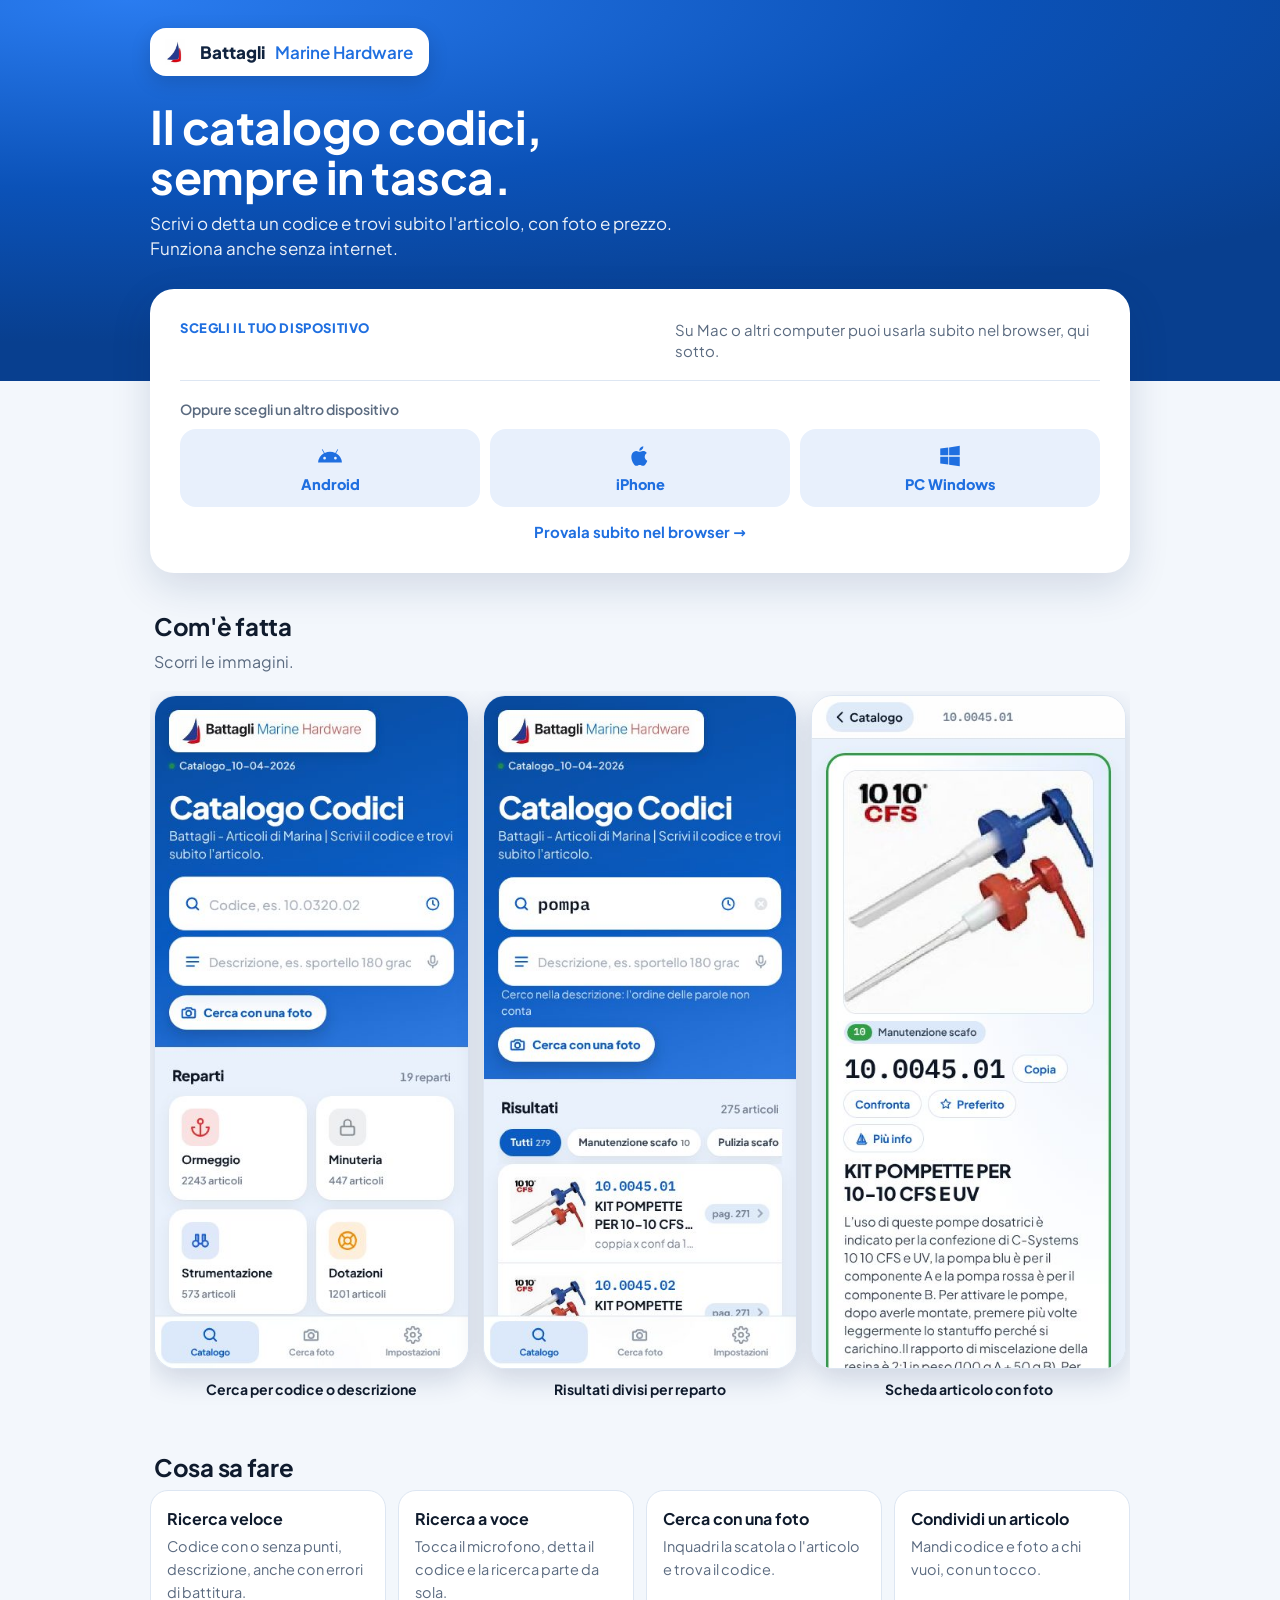
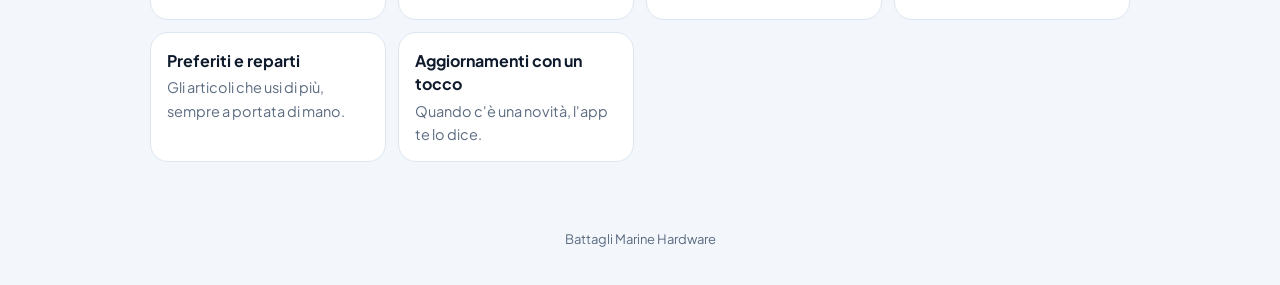
==== scarica/index.html @ d59def75 "Pagina scarica: link unico per Android, iPhone e PC Co-Authored-By: Claude Opus 5.5 <noreply@anthrop" ====
<!doctype html>
<html lang="it">
<head>
<meta charset="utf-8">
<meta name="viewport" content="width=device-width, initial-scale=1, viewport-fit=cover">
<meta name="theme-color" content="#0b52b8">
<title>Battagli Marine Hardware – Scarica l'app</title>
<meta name="description" content="Catalogo codici Battagli Marine Hardware: scarica l'app per Android, iPhone e PC.">
<link rel="icon" href="../icon-192.png">
<link rel="apple-touch-icon" href="../icon-180.png">
<link rel="stylesheet" href="../fonts.css">
<style>
:root { --blue: #0b52b8; --blue2: #1f6fe0; --ink: #0f1b2d; --muted: #5b6b80; --line: #dde6f2; --bg: #fff; --page: #f3f7fc; --soft: #e8f0fc; }
@media (prefers-color-scheme: dark) { :root { --ink: #eef3fa; --muted: #9fb0c6; --line: #24354d; --bg: #111c2c; --page: #0a1220; --soft: #16294a; } }
* { box-sizing: border-box; }
html, body { margin: 0; }
body { background: var(--page); color: var(--ink); font-family: "Plus Jakarta Sans", system-ui, -apple-system, "Segoe UI", sans-serif; line-height: 1.45; -webkit-font-smoothing: antialiased; }
a { color: inherit; }
.hero { background: radial-gradient(120% 90% at 10% 0%, #2a7cf0 0%, #0b52b8 55%, #083f8f 100%); color: #fff; padding: 28px 16px 120px; }
.wrap { max-width: 980px; margin: 0 auto; }
.brand { display: inline-flex; align-items: center; gap: 10px; background: #fff; color: #10233f; border-radius: 16px; padding: 9px 16px 9px 10px; font-weight: 800; font-size: 17px; box-shadow: 0 6px 20px rgba(0,0,0,.15); }
.brand img { width: 30px; height: 30px; border-radius: 8px; }
.brand span { color: var(--blue2); font-weight: 600; }
h1 { font-size: clamp(30px, 6vw, 46px); line-height: 1.08; margin: 26px 0 10px; letter-spacing: -.5px; }
.lead { font-size: 17px; opacity: .92; max-width: 560px; margin: 0; }
.main { margin-top: -92px; padding: 0 16px 40px; }
.card { background: var(--bg); border-radius: 24px; box-shadow: 0 14px 40px rgba(11,40,90,.14); padding: 22px; }
.pick { display: grid; gap: 14px; }
.you { font-size: 13px; font-weight: 800; letter-spacing: .6px; text-transform: uppercase; color: var(--blue2); margin: 0; }
.big { display: flex; align-items: center; gap: 14px; text-decoration: none; background: var(--blue); color: #fff; border-radius: 18px; padding: 16px 18px; font-weight: 800; font-size: 18px; box-shadow: 0 8px 22px rgba(11,82,184,.35); transition: transform .12s; }
.big:active { transform: scale(.98); }
.big svg { width: 30px; height: 30px; flex: none; }
.big small { display: block; font-weight: 600; font-size: 13.5px; opacity: .85; }
.steps { margin: 0; padding-left: 20px; color: var(--muted); font-size: 15px; }
.steps li { margin: 3px 0; }
.steps b { color: var(--ink); }
.others { display: grid; grid-template-columns: repeat(3, 1fr); gap: 10px; margin-top: 18px; padding-top: 18px; border-top: 1px solid var(--line); }
.others p { grid-column: 1 / -1; margin: 0; font-size: 14px; color: var(--muted); font-weight: 600; }
.alt { display: flex; flex-direction: column; align-items: center; gap: 6px; text-decoration: none; border-radius: 16px; padding: 14px 8px; background: var(--soft); color: var(--blue2); font-weight: 800; font-size: 14.5px; text-align: center; border: 0; cursor: pointer; font-family: inherit; }
.alt svg { width: 26px; height: 26px; }
.alt.on { outline: 2px solid var(--blue2); }
.try { display: block; text-align: center; margin-top: 14px; font-weight: 700; color: var(--blue2); text-decoration: none; font-size: 15px; }
h2 { font-size: 24px; margin: 36px 4px 6px; letter-spacing: -.3px; }
.sub { color: var(--muted); margin: 0 4px 18px; }
.shots { display: grid; grid-auto-flow: column; grid-auto-columns: minmax(200px, 1fr); gap: 14px; overflow-x: auto; scroll-snap-type: x mandatory; padding: 4px 4px 14px; }
.shots figure { margin: 0; scroll-snap-align: start; }
.shots img { width: 100%; border-radius: 22px; box-shadow: 0 10px 28px rgba(11,40,90,.16); border: 1px solid var(--line); display: block; }
.shots figcaption { font-size: 14px; font-weight: 700; margin-top: 10px; text-align: center; }
.feat { display: grid; grid-template-columns: repeat(auto-fit, minmax(210px, 1fr)); gap: 12px; }
.f { background: var(--bg); border-radius: 18px; padding: 16px; border: 1px solid var(--line); }
.f b { display: block; font-size: 16px; margin-bottom: 3px; }
.f span { color: var(--muted); font-size: 14.5px; }
footer { text-align: center; color: var(--muted); font-size: 13px; padding: 28px 16px 36px; }
@media (min-width: 760px) { .card { padding: 30px; } .pick { grid-template-columns: 1.1fr 1fr; align-items: center; column-gap: 28px; } .pick .you, .pick .big { grid-column: 1; } .pick .steps { grid-column: 2; grid-row: 1 / span 2; } }
</style>
</head>
<body>
<header class="hero">
  <div class="wrap">
    <div class="brand"><img src="../icon-192.png" alt="">Battagli <span>Marine Hardware</span></div>
    <h1>Il catalogo codici,<br>sempre in tasca.</h1>
    <p class="lead">Scrivi o detta un codice e trovi subito l'articolo, con foto e prezzo. Funziona anche senza internet.</p>
  </div>
</header>

<main class="main">
  <div class="wrap">
    <section class="card">
      <div class="pick" id="pick"></div>
      <div class="others" id="others"><p>Oppure scegli un altro dispositivo</p></div>
      <a class="try" href="../">Provala subito nel browser →</a>
    </section>

    <h2>Com'è fatta</h2>
    <p class="sub">Scorri le immagini.</p>
    <div class="shots">
      <figure><img src="s1.jpg" alt="Pagina iniziale con ricerca per codice e descrizione" loading="lazy"><figcaption>Cerca per codice o descrizione</figcaption></figure>
      <figure><img src="s2.jpg" alt="Risultati della ricerca divisi per reparto" loading="lazy"><figcaption>Risultati divisi per reparto</figcaption></figure>
      <figure><img src="s3.jpg" alt="Scheda articolo con foto, codice e descrizione" loading="lazy"><figcaption>Scheda articolo con foto</figcaption></figure>
    </div>

    <h2>Cosa sa fare</h2>
    <div class="feat">
      <div class="f"><b>Ricerca veloce</b><span>Codice con o senza punti, descrizione, anche con errori di battitura.</span></div>
      <div class="f"><b>Ricerca a voce</b><span>Tocca il microfono, detta il codice e la ricerca parte da sola.</span></div>
      <div class="f"><b>Cerca con una foto</b><span>Inquadri la scatola o l'articolo e trova il codice.</span></div>
      <div class="f"><b>Condividi un articolo</b><span>Mandi codice e foto a chi vuoi, con un tocco.</span></div>
      <div class="f"><b>Preferiti e reparti</b><span>Gli articoli che usi di più, sempre a portata di mano.</span></div>
      <div class="f"><b>Aggiornamenti con un tocco</b><span>Quando c'è una novità, l'app te lo dice.</span></div>
    </div>
  </div>
</main>
<footer>Battagli Marine Hardware</footer>

<script>
(function () {
  var ICON = {
    android: '<svg viewBox="0 0 24 24" fill="currentColor"><path d="M17.6 9.48l1.84-3.18a.38.38 0 0 0-.66-.38l-1.86 3.22a11.4 11.4 0 0 0-9.84 0L5.22 5.92a.38.38 0 0 0-.66.38L6.4 9.48A10.8 10.8 0 0 0 1 18h22a10.8 10.8 0 0 0-5.4-8.52zM7 15.25a1.25 1.25 0 1 1 0-2.5 1.25 1.25 0 0 1 0 2.5zm10 0a1.25 1.25 0 1 1 0-2.5 1.25 1.25 0 0 1 0 2.5z"/></svg>',
    iphone: '<svg viewBox="0 0 24 24" fill="currentColor"><path d="M16.37 12.6c-.02-2.3 1.88-3.4 1.96-3.46-1.07-1.56-2.73-1.78-3.32-1.8-1.41-.14-2.76.83-3.47.83-.72 0-1.82-.81-3-.79-1.54.02-2.96.9-3.76 2.28-1.6 2.78-.41 6.9 1.15 9.15.76 1.1 1.67 2.34 2.86 2.3 1.15-.05 1.58-.74 2.97-.74 1.38 0 1.77.74 2.98.72 1.23-.02 2.01-1.12 2.77-2.23.87-1.28 1.23-2.52 1.25-2.58-.03-.01-2.39-.92-2.41-3.65zM14.1 5.86c.63-.77 1.06-1.83.94-2.89-.91.04-2.02.61-2.67 1.37-.58.67-1.1 1.76-.96 2.8 1.02.08 2.06-.52 2.69-1.28z"/></svg>',
    pc: '<svg viewBox="0 0 24 24" fill="currentColor"><path d="M3 5.1l7.4-1v7.2H3V5.1zm0 13.8l7.4 1v-7.1H3v6.1zm8.2 1.1L21 21.4V12.8h-9.8V20zm0-15.9v7.2H21V2.6l-9.8 1.5z"/></svg>'
  };
  var D = {
    android: { name: 'Android', label: 'Scarica per Android', small: 'Tutti i telefoni Android · circa 35 MB', href: '../app/Battagli-Marine-Hardware.apk', dl: true,
      steps: ['Tocca <b>Scarica per Android</b> e aspetta che finisca.', 'Apri il file <b>Battagli-Marine-Hardware.apk</b> dalle notifiche o dalla cartella Download.', 'Se il telefono lo chiede, tocca <b>Impostazioni → Consenti da questa fonte</b>, poi <b>Installa</b>.', 'Alla prima apertura il catalogo si scarica da solo (serve internet qualche minuto).'] },
    iphone: { name: 'iPhone', label: 'Apri su iPhone', small: 'iPhone e iPad · con Safari', href: '../',
      steps: ['Tocca <b>Apri su iPhone</b> (usa <b>Safari</b>).', 'Tocca il tasto <b>Condividi</b> (quadrato con la freccia in su).', 'Scegli <b>Aggiungi alla schermata Home</b>, poi <b>Aggiungi</b>.', 'Apri l\'app dall\'icona Battagli: il catalogo si carica da solo la prima volta.'] },
    pc: { name: 'PC Windows', label: 'Scarica per PC', small: 'Windows 10 e 11 · circa 100 MB', href: '../app/Battagli-PC-Windows.zip', dl: true,
      steps: ['Clicca <b>Scarica per PC</b>.', 'Apri il file scaricato e <b>estrai tutto</b> in una cartella.', 'Apri <b>Battagli Catalogo</b>.', 'Se compare l\'avviso blu di Windows: <b>Ulteriori informazioni → Esegui comunque</b>.'] }
  };
  var ua = navigator.userAgent || '';
  var ios = /iPhone|iPad|iPod/.test(ua) || (/Macintosh/.test(ua) && navigator.maxTouchPoints > 1);
  var cur = /Android/i.test(ua) ? 'android' : ios ? 'iphone' : /Windows/i.test(ua) ? 'pc' : null;
  var pick = document.getElementById('pick'), others = document.getElementById('others');
  function show(k) {
    var d = D[k];
    pick.innerHTML = '<p class="you">' + (k === cur ? 'Per il tuo ' + d.name : d.name) + '</p>'
      + '<a class="big" href="' + d.href + '"' + (d.dl ? ' download' : '') + '>' + ICON[k] + '<span>' + d.label + '<small>' + d.small + '</small></span></a>'
      + '<ol class="steps">' + d.steps.map(function (s) { return '<li>' + s + '</li>'; }).join('') + '</ol>';
    [].forEach.call(others.querySelectorAll('.alt'), function (b) { b.classList.toggle('on', b.dataset.k === k); });
  }
  ['android', 'iphone', 'pc'].forEach(function (k) {
    var b = document.createElement('button'); b.type = 'button'; b.className = 'alt'; b.dataset.k = k;
    b.innerHTML = ICON[k] + D[k].name; b.onclick = function () { show(k); pick.scrollIntoView({ behavior: 'smooth', block: 'center' }); };
    others.appendChild(b);
  });
  if (!cur) { pick.innerHTML = '<p class="you">Scegli il tuo dispositivo</p><p class="steps" style="padding:0">Su Mac o altri computer puoi usarla subito nel browser, qui sotto.</p>'; }
  else show(cur);
})();
</script>
</body>
</html>
---- fonts.css ----
@font-face{font-family:"Plus Jakarta Sans";font-weight:400;font-style:normal;font-display:swap;src:url(fonts/plus-jakarta-sans-latin-400-normal.woff2) format("woff2")}
@font-face{font-family:"Plus Jakarta Sans";font-weight:500;font-style:normal;font-display:swap;src:url(fonts/plus-jakarta-sans-latin-500-normal.woff2) format("woff2")}
@font-face{font-family:"Plus Jakarta Sans";font-weight:600;font-style:normal;font-display:swap;src:url(fonts/plus-jakarta-sans-latin-600-normal.woff2) format("woff2")}
@font-face{font-family:"Plus Jakarta Sans";font-weight:700;font-style:normal;font-display:swap;src:url(fonts/plus-jakarta-sans-latin-700-normal.woff2) format("woff2")}
@font-face{font-family:"Plus Jakarta Sans";font-weight:800;font-style:normal;font-display:swap;src:url(fonts/plus-jakarta-sans-latin-800-normal.woff2) format("woff2")}
@font-face{font-family:"IBM Plex Mono";font-weight:500;font-style:normal;font-display:swap;src:url(fonts/ibm-plex-mono-latin-500-normal.woff2) format("woff2")}
@font-face{font-family:"IBM Plex Mono";font-weight:600;font-style:normal;font-display:swap;src:url(fonts/ibm-plex-mono-latin-600-normal.woff2) format("woff2")}
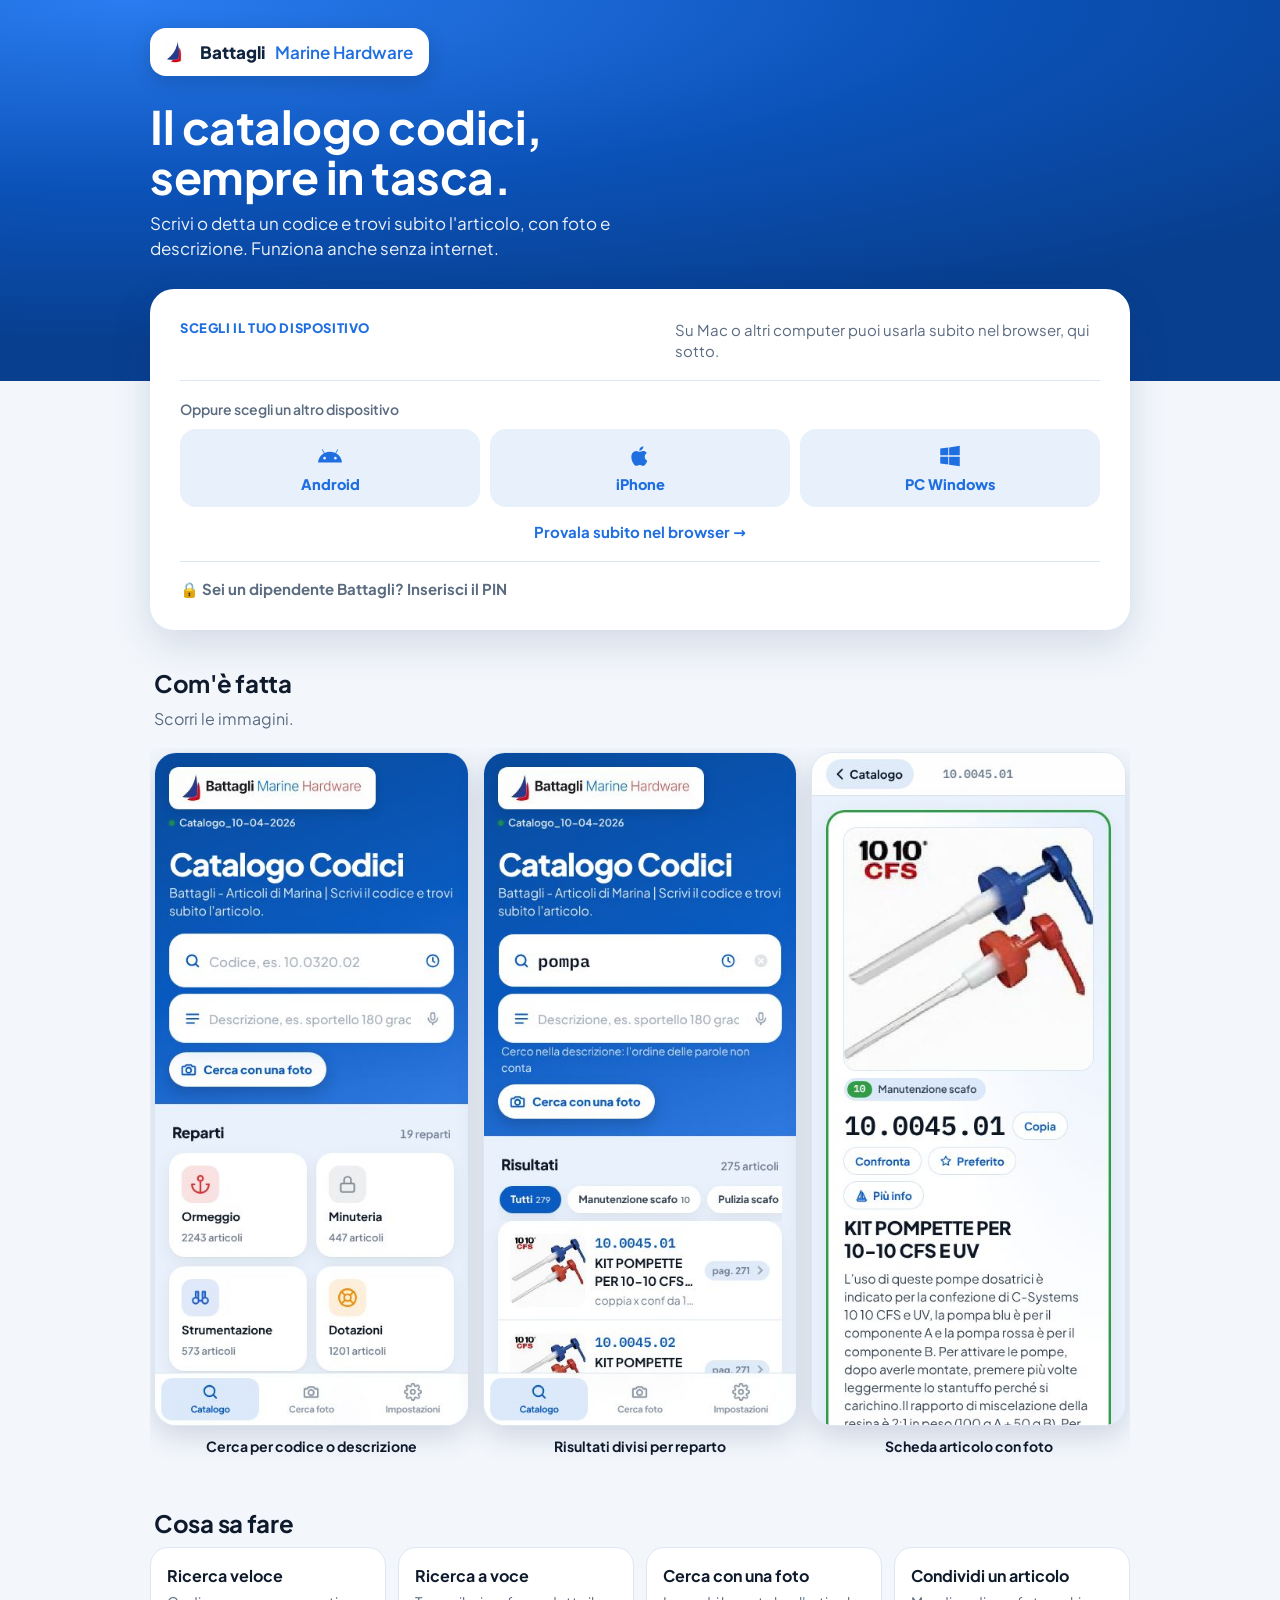
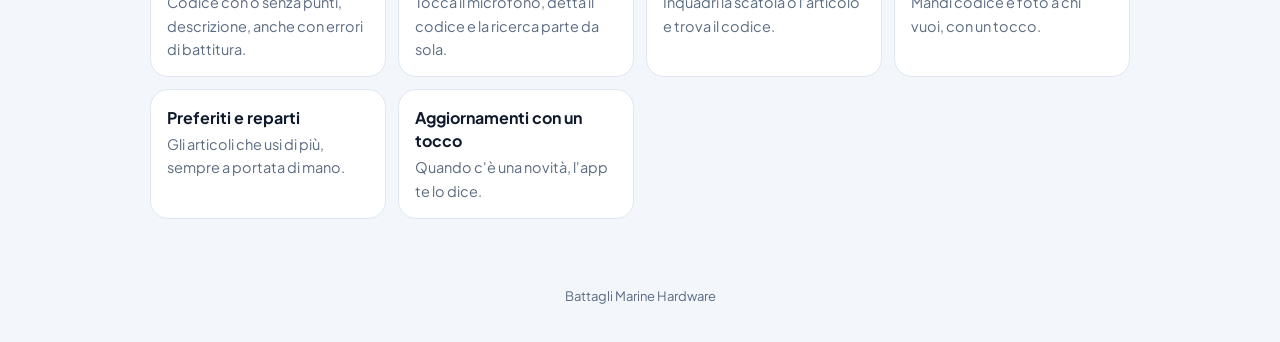
==== commit 0b5c7521: "Pagina download unica: senza PIN copia clienti, con PIN dipendenti Co-Authored-By: Claude Opus 5.5 <" ====
--- a/scarica/index.html
+++ b/scarica/index.html
@@ -6,9 +6,9 @@
 <meta name="theme-color" content="#0b52b8">
 <title>Battagli Marine Hardware – Scarica l'app</title>
 <meta name="description" content="Catalogo codici Battagli Marine Hardware: scarica l'app per Android, iPhone e PC.">
-<link rel="icon" href="../icon-192.png">
-<link rel="apple-touch-icon" href="../icon-180.png">
-<link rel="stylesheet" href="../fonts.css">
+<link rel="icon" href="https://serginolimoncino.github.io/battagli-cliente/icon-192.png">
+<link rel="apple-touch-icon" href="https://serginolimoncino.github.io/battagli-cliente/icon-180.png">
+<link rel="stylesheet" href="https://serginolimoncino.github.io/battagli-cliente/fonts.css">
 <style>
 :root { --blue: #0b52b8; --blue2: #1f6fe0; --ink: #0f1b2d; --muted: #5b6b80; --line: #dde6f2; --bg: #fff; --page: #f3f7fc; --soft: #e8f0fc; }
 @media (prefers-color-scheme: dark) { :root { --ink: #eef3fa; --muted: #9fb0c6; --line: #24354d; --bg: #111c2c; --page: #0a1220; --soft: #16294a; } }
@@ -52,31 +52,49 @@
 .f span { color: var(--muted); font-size: 14.5px; }
 footer { text-align: center; color: var(--muted); font-size: 13px; padding: 28px 16px 36px; }
 @media (min-width: 760px) { .card { padding: 30px; } .pick { grid-template-columns: 1.1fr 1fr; align-items: center; column-gap: 28px; } .pick .you, .pick .big { grid-column: 1; } .pick .steps { grid-column: 2; grid-row: 1 / span 2; } }
+.pinbox { margin-top: 18px; padding-top: 16px; border-top: 1px solid var(--line); }
+.pinbox summary { cursor: pointer; font-weight: 700; color: var(--muted); font-size: 15px; list-style: none; }
+.pinbox summary::-webkit-details-marker { display: none; }
+.pinbox summary::before { content: "\1F512  "; }
+.pinrow { display: flex; gap: 10px; margin-top: 12px; flex-wrap: wrap; }
+.pinrow input { flex: 1 1 140px; min-width: 0; font: inherit; font-size: 20px; letter-spacing: 6px; text-align: center; padding: 12px; border-radius: 14px; border: 2px solid var(--line); background: var(--page); color: var(--ink); }
+.pinrow input:focus { outline: none; border-color: var(--blue2); }
+.pinrow button { font: inherit; font-weight: 800; font-size: 16px; border: 0; border-radius: 14px; padding: 12px 20px; background: var(--blue); color: #fff; cursor: pointer; }
+.pinmsg { min-height: 20px; margin: 8px 2px 0; font-size: 14px; font-weight: 700; color: #c0392b; }
+.badge { display: none; margin: 0 0 14px; padding: 10px 14px; border-radius: 14px; background: #e6f6ec; color: #17663a; font-weight: 800; font-size: 15px; }
+.emp .badge { display: block; }
+.emp .pinbox { display: none; }
+@media (prefers-color-scheme: dark) { .badge { background: #123a24; color: #9fe0b7; } }
 </style>
 </head>
 <body>
 <header class="hero">
   <div class="wrap">
-    <div class="brand"><img src="../icon-192.png" alt="">Battagli <span>Marine Hardware</span></div>
+    <div class="brand"><img src="https://serginolimoncino.github.io/battagli-cliente/icon-192.png" alt="">Battagli <span>Marine Hardware</span></div>
     <h1>Il catalogo codici,<br>sempre in tasca.</h1>
-    <p class="lead">Scrivi o detta un codice e trovi subito l'articolo, con foto e prezzo. Funziona anche senza internet.</p>
+    <p class="lead">Scrivi o detta un codice e trovi subito l'articolo, con foto e descrizione. Funziona anche senza internet.</p>
   </div>
 </header>
 
 <main class="main">
   <div class="wrap">
     <section class="card">
+      <p class="badge" id="badge">Versione dipendenti sbloccata</p>
       <div class="pick" id="pick"></div>
       <div class="others" id="others"><p>Oppure scegli un altro dispositivo</p></div>
-      <a class="try" href="../">Provala subito nel browser →</a>
+      <a class="try" id="try" href="https://serginolimoncino.github.io/battagli-cliente/">Provala subito nel browser →</a>
+      <details class="pinbox" id="pinbox"><summary>Sei un dipendente Battagli? Inserisci il PIN</summary>
+        <form class="pinrow" id="pinform"><input id="pin" type="password" inputmode="numeric" autocomplete="off" placeholder="PIN" aria-label="PIN dipendenti"><button type="submit">Sblocca</button></form>
+        <p class="pinmsg" id="pinmsg"></p>
+      </details>
     </section>
 
     <h2>Com'è fatta</h2>
     <p class="sub">Scorri le immagini.</p>
     <div class="shots">
-      <figure><img src="s1.jpg" alt="Pagina iniziale con ricerca per codice e descrizione" loading="lazy"><figcaption>Cerca per codice o descrizione</figcaption></figure>
-      <figure><img src="s2.jpg" alt="Risultati della ricerca divisi per reparto" loading="lazy"><figcaption>Risultati divisi per reparto</figcaption></figure>
-      <figure><img src="s3.jpg" alt="Scheda articolo con foto, codice e descrizione" loading="lazy"><figcaption>Scheda articolo con foto</figcaption></figure>
+      <figure><img src="https://serginolimoncino.github.io/battagli-cliente/scarica/s1.jpg" alt="Pagina iniziale con ricerca per codice e descrizione" loading="lazy"><figcaption>Cerca per codice o descrizione</figcaption></figure>
+      <figure><img src="https://serginolimoncino.github.io/battagli-cliente/scarica/s2.jpg" alt="Risultati della ricerca divisi per reparto" loading="lazy"><figcaption>Risultati divisi per reparto</figcaption></figure>
+      <figure><img src="https://serginolimoncino.github.io/battagli-cliente/scarica/s3.jpg" alt="Scheda articolo con foto, codice e descrizione" loading="lazy"><figcaption>Scheda articolo con foto</figcaption></figure>
     </div>
 
     <h2>Cosa sa fare</h2>
@@ -100,11 +118,11 @@
     pc: '<svg viewBox="0 0 24 24" fill="currentColor"><path d="M3 5.1l7.4-1v7.2H3V5.1zm0 13.8l7.4 1v-7.1H3v6.1zm8.2 1.1L21 21.4V12.8h-9.8V20zm0-15.9v7.2H21V2.6l-9.8 1.5z"/></svg>'
   };
   var D = {
-    android: { name: 'Android', label: 'Scarica per Android', small: 'Tutti i telefoni Android · circa 35 MB', href: '../app/Battagli-Marine-Hardware.apk', dl: true,
+    android: { name: 'Android', label: 'Scarica per Android', small: 'Tutti i telefoni Android · circa 35 MB', href: 'https://serginolimoncino.github.io/battagli-cliente/app/Battagli-Marine-Hardware.apk', dl: true,
       steps: ['Tocca <b>Scarica per Android</b> e aspetta che finisca.', 'Apri il file <b>Battagli-Marine-Hardware.apk</b> dalle notifiche o dalla cartella Download.', 'Se il telefono lo chiede, tocca <b>Impostazioni → Consenti da questa fonte</b>, poi <b>Installa</b>.', 'Alla prima apertura il catalogo si scarica da solo (serve internet qualche minuto).'] },
-    iphone: { name: 'iPhone', label: 'Apri su iPhone', small: 'iPhone e iPad · con Safari', href: '../',
+    iphone: { name: 'iPhone', label: 'Apri su iPhone', small: 'iPhone e iPad · con Safari', href: 'https://serginolimoncino.github.io/battagli-cliente/',
       steps: ['Tocca <b>Apri su iPhone</b> (usa <b>Safari</b>).', 'Tocca il tasto <b>Condividi</b> (quadrato con la freccia in su).', 'Scegli <b>Aggiungi alla schermata Home</b>, poi <b>Aggiungi</b>.', 'Apri l\'app dall\'icona Battagli: il catalogo si carica da solo la prima volta.'] },
-    pc: { name: 'PC Windows', label: 'Scarica per PC', small: 'Windows 10 e 11 · circa 100 MB', href: '../app/Battagli-PC-Windows.zip', dl: true,
+    pc: { name: 'PC Windows', label: 'Scarica per PC', small: 'Windows 10 e 11 · circa 100 MB', href: 'https://serginolimoncino.github.io/battagli-cliente/app/Battagli-PC-Windows.zip', dl: true,
       steps: ['Clicca <b>Scarica per PC</b>.', 'Apri il file scaricato e <b>estrai tutto</b> in una cartella.', 'Apri <b>Battagli Catalogo</b>.', 'Se compare l\'avviso blu di Windows: <b>Ulteriori informazioni → Esegui comunque</b>.'] }
   };
   var ua = navigator.userAgent || '';
@@ -123,9 +141,56 @@
     b.innerHTML = ICON[k] + D[k].name; b.onclick = function () { show(k); pick.scrollIntoView({ behavior: 'smooth', block: 'center' }); };
     others.appendChild(b);
   });
+  window.__dl = { D: D, show: show, cur: function () { var o = others.querySelector('.alt.on'); return o ? o.dataset.k : cur; } };
   if (!cur) { pick.innerHTML = '<p class="you">Scegli il tuo dispositivo</p><p class="steps" style="padding:0">Su Mac o altri computer puoi usarla subito nel browser, qui sotto.</p>'; }
   else show(cur);
 })();
 </script>
+<script>
+(function () {
+  var LOCK = {"s": "HdOzjYlhPNIWswXJHakUdg==", "i": "Ter4Nk/dpt6Ql7+u", "c": "mY+T6bWf6w+cCRsBYqdYuBeTxooBLI60wYzXntFCeIyw9aQOdCQnIofUWHeWgmRovpSc4aRyJcGKPWCyRz3rzhpvTf4pJqmPuI0YpBkZQ+ea/CPYW2Hz6Qz+u+ZpXWICTNpQS6QpkR8aZ1kN0v1WkXwy50rUE/yuKePY+f54EyPR+boKm6aqjcDuUInpDFC38RU0UAfwrPvrDbWUq7sei5IIWhbrS/tO6bfuDFBcN/TPGIZEcp9O6eQhb6nCGN6bBlYaOEsU2Gx2K2UyeR5GAeM2TtMxdpL8zvYZqxjbzAM3L1FdoC5QvlZ6BSCjlaUwDo8QtV3RSr6Qh3/[base64]/1l7xBlb4EgiBh4C0chU/iJZI9BcAa57er+14fUzPZ1Ii6T5kLsDf8MTFMEFurmgYuFxy8q3fpLQJIsNu+zww5d2NE+gS09hzFtgTxNtSdsZbvdfA2yOWbQ/vcMzR6cI6j5KKJgpeQV/eRlzEfaeas6u02+0kpiqNLcS6diDhsH63xpu+OoPWXGrFXhu8rheHoZXLvzSe6m0QWlMpsRDB/78kG5n19ySoZfpbWV1wve7SdJYpogPxhIBW7S6CMexeHFO9grzpfVmUBHXpVnGbQlcfvwxhcyEf4QN8iZp8bk7JHwus+PlgmGgJp1Ms8UhA==", "n": 300000};
+  var form = document.getElementById('pinform'), inp = document.getElementById('pin'), msg = document.getElementById('pinmsg');
+  var wrong = 0, wait = 0;
+  function u8(s) { return Uint8Array.from(atob(s), function (c) { return c.charCodeAt(0); }); }
+  function open(pin) {
+    var enc = new TextEncoder();
+    return crypto.subtle.importKey('raw', enc.encode(pin), 'PBKDF2', false, ['deriveKey'])
+      .then(function (k) { return crypto.subtle.deriveKey({ name: 'PBKDF2', salt: u8(LOCK.s), iterations: LOCK.n, hash: 'SHA-256' }, k, { name: 'AES-GCM', length: 256 }, false, ['decrypt']); })
+      .then(function (k) { return crypto.subtle.decrypt({ name: 'AES-GCM', iv: u8(LOCK.i) }, k, u8(LOCK.c)); })
+      .then(function (b) { return JSON.parse(new TextDecoder().decode(b)); });
+  }
+  function unlock(p) {
+    var dl = window.__dl, D = dl.D;
+    D.android.href = p.android; D.android.label = 'Scarica per Android'; D.android.small = 'Copia dipendenti · tutti i telefoni Android';
+    D.android.steps[1] = 'Apri il file scaricato dalle notifiche o dalla cartella Download.';
+    D.pc.href = p.pc; D.pc.small = 'Copia dipendenti · Windows 10 e 11';
+    D.iphone.href = p.web; D.iphone.small = 'Copia dipendenti · con Safari';
+    document.getElementById('try').href = p.web;
+    document.body.classList.add('emp');
+    var lead = document.querySelector('.lead'); if (lead) lead.textContent = lead.textContent.replace('con foto e descrizione', 'con foto e prezzo');
+    var shots = document.querySelector('.shots');
+    if (shots && p.shot) { var f = document.createElement('figure'); f.innerHTML = '<img src="' + p.shot + '" alt="Lista per il cliente con sconti" loading="lazy"><figcaption>Lista con sconti</figcaption>'; shots.appendChild(f); }
+    var feat = document.querySelector('.feat');
+    (p.feat || []).forEach(function (x) { var d = document.createElement('div'); d.className = 'f'; d.innerHTML = '<b></b><span></span>'; d.firstChild.textContent = x[0]; d.lastChild.textContent = x[1]; feat.appendChild(d); });
+    dl.show(dl.cur() || 'android');
+  }
+  form.onsubmit = function (e) {
+    e.preventDefault();
+    var pin = inp.value.trim();
+    if (!pin) return;
+    if (Date.now() < wait) { msg.textContent = 'Troppi tentativi. Riprova tra poco.'; return; }
+    if (!window.crypto || !crypto.subtle) { msg.textContent = 'Questo browser non può sbloccare. Prova con Chrome o Safari.'; return; }
+    msg.style.color = 'var(--muted)'; msg.textContent = 'Controllo…';
+    open(pin).then(function (p) {
+      msg.textContent = ''; unlock(p);
+      document.querySelector('.card').scrollIntoView({ behavior: 'smooth', block: 'start' });
+    }, function () {
+      wrong++; inp.value = ''; msg.style.color = '';
+      if (wrong >= 5) { wait = Date.now() + 30000 * (wrong - 4); msg.textContent = 'PIN sbagliato. Troppi tentativi, aspetta un momento.'; }
+      else msg.textContent = 'PIN sbagliato.';
+    });
+  };
+})();
+</script>
 </body>
 </html>
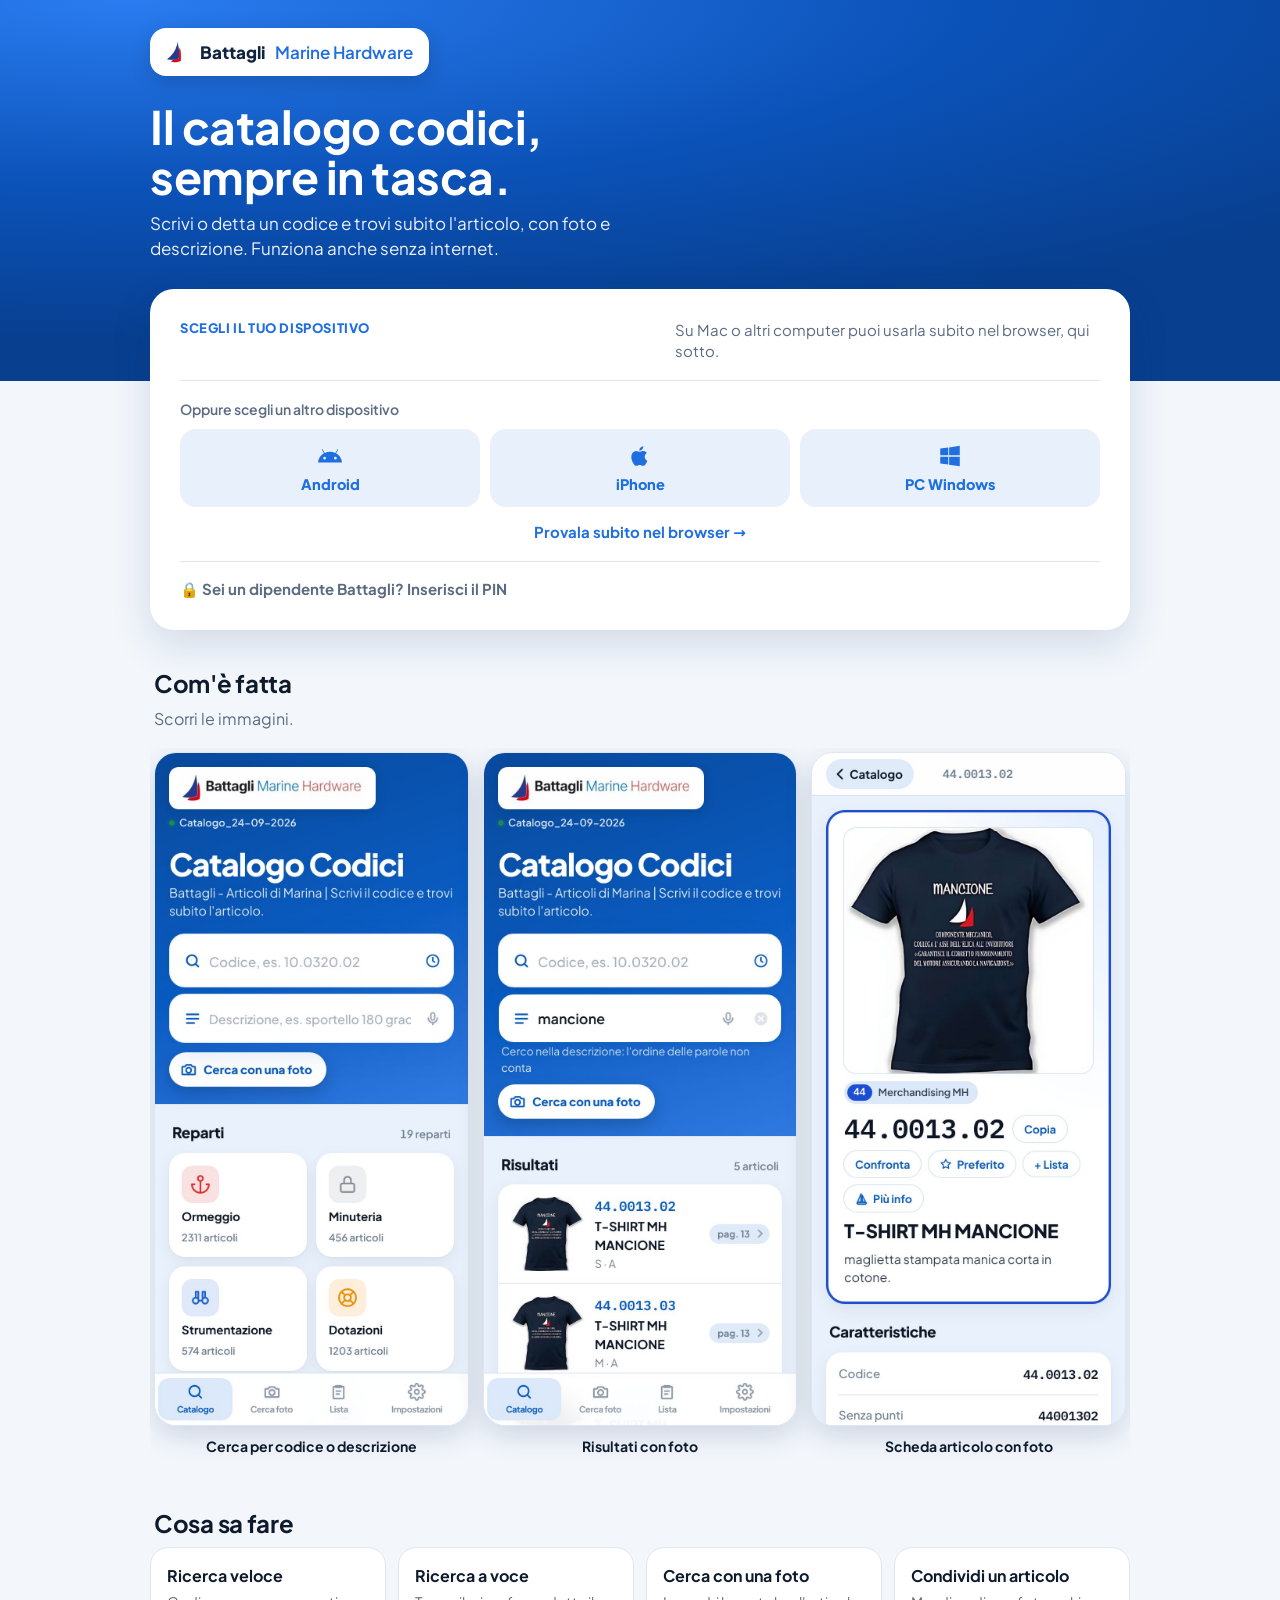
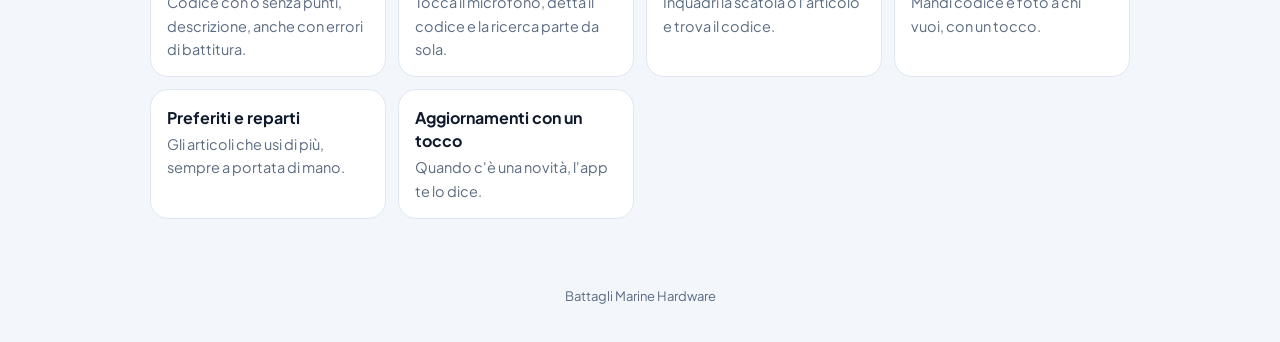
==== commit cdda8fa8: "Pagina download: foto nuove (catalogo 24-09-2026, ricerca mancione, T-shirt) Co-Authored-By: Claude " ====
--- a/scarica/index.html
+++ b/scarica/index.html
@@ -92,9 +92,9 @@
     <h2>Com'è fatta</h2>
     <p class="sub">Scorri le immagini.</p>
     <div class="shots">
-      <figure><img src="https://serginolimoncino.github.io/battagli-cliente/scarica/s1.jpg" alt="Pagina iniziale con ricerca per codice e descrizione" loading="lazy"><figcaption>Cerca per codice o descrizione</figcaption></figure>
-      <figure><img src="https://serginolimoncino.github.io/battagli-cliente/scarica/s2.jpg" alt="Risultati della ricerca divisi per reparto" loading="lazy"><figcaption>Risultati divisi per reparto</figcaption></figure>
-      <figure><img src="https://serginolimoncino.github.io/battagli-cliente/scarica/s3.jpg" alt="Scheda articolo con foto, codice e descrizione" loading="lazy"><figcaption>Scheda articolo con foto</figcaption></figure>
+      <figure><img src="https://serginolimoncino.github.io/battagli-cliente/scarica/m1.jpg" alt="Pagina iniziale con ricerca per codice e descrizione" loading="lazy"><figcaption>Cerca per codice o descrizione</figcaption></figure>
+      <figure><img src="https://serginolimoncino.github.io/battagli-cliente/scarica/m2.jpg" alt="Risultati della ricerca mancione con foto" loading="lazy"><figcaption>Risultati con foto</figcaption></figure>
+      <figure><img src="https://serginolimoncino.github.io/battagli-cliente/scarica/m3.jpg" alt="Scheda della T-shirt MH Mancione" loading="lazy"><figcaption>Scheda articolo con foto</figcaption></figure>
     </div>
 
     <h2>Cosa sa fare</h2>
@@ -148,7 +148,7 @@
 </script>
 <script>
 (function () {
-  var LOCK = {"s": "HdOzjYlhPNIWswXJHakUdg==", "i": "Ter4Nk/dpt6Ql7+u", "c": "mY+T6bWf6w+cCRsBYqdYuBeTxooBLI60wYzXntFCeIyw9aQOdCQnIofUWHeWgmRovpSc4aRyJcGKPWCyRz3rzhpvTf4pJqmPuI0YpBkZQ+ea/CPYW2Hz6Qz+u+ZpXWICTNpQS6QpkR8aZ1kN0v1WkXwy50rUE/yuKePY+f54EyPR+boKm6aqjcDuUInpDFC38RU0UAfwrPvrDbWUq7sei5IIWhbrS/tO6bfuDFBcN/TPGIZEcp9O6eQhb6nCGN6bBlYaOEsU2Gx2K2UyeR5GAeM2TtMxdpL8zvYZqxjbzAM3L1FdoC5QvlZ6BSCjlaUwDo8QtV3RSr6Qh3/[base64]/1l7xBlb4EgiBh4C0chU/iJZI9BcAa57er+14fUzPZ1Ii6T5kLsDf8MTFMEFurmgYuFxy8q3fpLQJIsNu+zww5d2NE+gS09hzFtgTxNtSdsZbvdfA2yOWbQ/vcMzR6cI6j5KKJgpeQV/eRlzEfaeas6u02+0kpiqNLcS6diDhsH63xpu+OoPWXGrFXhu8rheHoZXLvzSe6m0QWlMpsRDB/78kG5n19ySoZfpbWV1wve7SdJYpogPxhIBW7S6CMexeHFO9grzpfVmUBHXpVnGbQlcfvwxhcyEf4QN8iZp8bk7JHwus+PlgmGgJp1Ms8UhA==", "n": 300000};
+  var LOCK = {"s": "tUvwAs7IlVKN8581DPOzHQ==", "i": "h5y/Kxj4ULUFOFjS", "c": "+DsivoMwthgnbhDYeos1TH6GHMHBYe4egGwjBxy2bB+i5bDID61zXxjGKP9J6rvETu96kXAy0V4yI+i16E26PyfgZFDwuJpnIjx95DycWlQRMCfm4msRvZVzaM/YXBUa2Qjjb1K43NhcNrR0e98/vzZxANUiTrYixKxsVq14VanKTQP3m4ZhVj4v948UCcInysD0ZdZFpthvO23DNNFFSv++iAnSRvQn8tEznzcrPLJ3fPGtSFTVQaB4FkrEkVYd3jjcU0+xiGmwbzq7ejXBR5Ld5c9CXuj7oQbIqsF4A9Z7hl6RBH4vPsAl/kdH7gH6uswSpqW6JdUihYpj10Dux1D1lSTu/97pLcmlyK2rph6xYZa1q92lzmE9gUcvdKcJoONROID1chTuTKe7CEyMejMzq1pK79XtBiBPWqNNES/OWc6J4q/[base64]/Q0giPbO6grpw5lzEpoRz59jYZkQ/[base64]/w==", "n": 300000};
   var form = document.getElementById('pinform'), inp = document.getElementById('pin'), msg = document.getElementById('pinmsg');
   var wrong = 0, wait = 0;
   function u8(s) { return Uint8Array.from(atob(s), function (c) { return c.charCodeAt(0); }); }
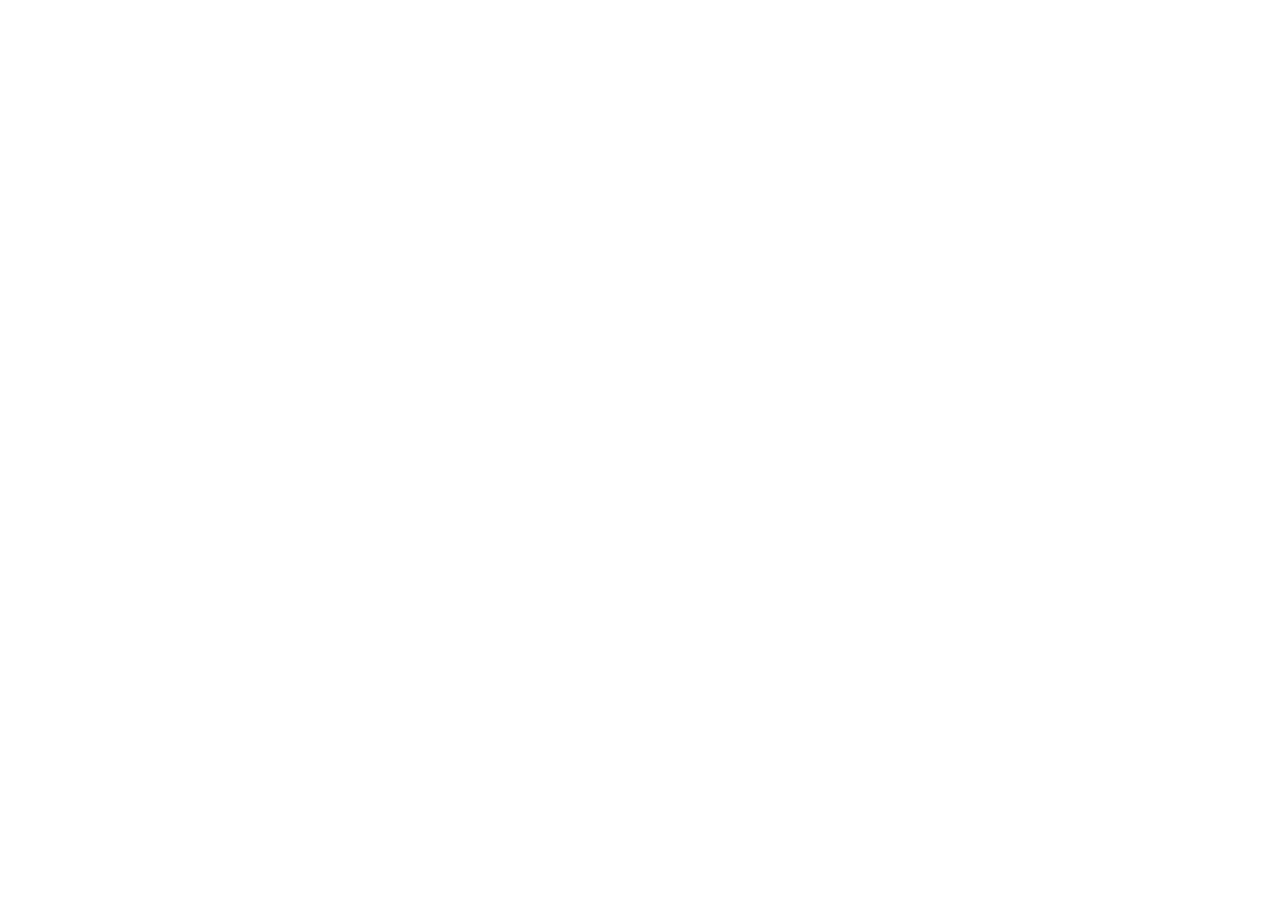
==== commit e9f20fac: "Ponte: il catalogo si è spostato su Cloudflare (pages.dev); le app e i dati passano al nuovo indiriz" ====
--- a/scarica/index.html
+++ b/scarica/index.html
@@ -1,196 +1 @@
-<!doctype html>
-<html lang="it">
-<head>
-<meta charset="utf-8">
-<meta name="viewport" content="width=device-width, initial-scale=1, viewport-fit=cover">
-<meta name="theme-color" content="#0b52b8">
-<title>Battagli Marine Hardware – Scarica l'app</title>
-<meta name="description" content="Catalogo codici Battagli Marine Hardware: scarica l'app per Android, iPhone e PC.">
-<link rel="icon" href="https://serginolimoncino.github.io/battagli-cliente/icon-192.png">
-<link rel="apple-touch-icon" href="https://serginolimoncino.github.io/battagli-cliente/icon-180.png">
-<link rel="stylesheet" href="https://serginolimoncino.github.io/battagli-cliente/fonts.css">
-<style>
-:root { --blue: #0b52b8; --blue2: #1f6fe0; --ink: #0f1b2d; --muted: #5b6b80; --line: #dde6f2; --bg: #fff; --page: #f3f7fc; --soft: #e8f0fc; }
-@media (prefers-color-scheme: dark) { :root { --ink: #eef3fa; --muted: #9fb0c6; --line: #24354d; --bg: #111c2c; --page: #0a1220; --soft: #16294a; } }
-* { box-sizing: border-box; }
-html, body { margin: 0; }
-body { background: var(--page); color: var(--ink); font-family: "Plus Jakarta Sans", system-ui, -apple-system, "Segoe UI", sans-serif; line-height: 1.45; -webkit-font-smoothing: antialiased; }
-a { color: inherit; }
-.hero { background: radial-gradient(120% 90% at 10% 0%, #2a7cf0 0%, #0b52b8 55%, #083f8f 100%); color: #fff; padding: 28px 16px 120px; }
-.wrap { max-width: 980px; margin: 0 auto; }
-.brand { display: inline-flex; align-items: center; gap: 10px; background: #fff; color: #10233f; border-radius: 16px; padding: 9px 16px 9px 10px; font-weight: 800; font-size: 17px; box-shadow: 0 6px 20px rgba(0,0,0,.15); }
-.brand img { width: 30px; height: 30px; border-radius: 8px; }
-.brand span { color: var(--blue2); font-weight: 600; }
-h1 { font-size: clamp(30px, 6vw, 46px); line-height: 1.08; margin: 26px 0 10px; letter-spacing: -.5px; }
-.lead { font-size: 17px; opacity: .92; max-width: 560px; margin: 0; }
-.main { margin-top: -92px; padding: 0 16px 40px; }
-.card { background: var(--bg); border-radius: 24px; box-shadow: 0 14px 40px rgba(11,40,90,.14); padding: 22px; }
-.pick { display: grid; gap: 14px; }
-.you { font-size: 13px; font-weight: 800; letter-spacing: .6px; text-transform: uppercase; color: var(--blue2); margin: 0; }
-.big { display: flex; align-items: center; gap: 14px; text-decoration: none; background: var(--blue); color: #fff; border-radius: 18px; padding: 16px 18px; font-weight: 800; font-size: 18px; box-shadow: 0 8px 22px rgba(11,82,184,.35); transition: transform .12s; }
-.big:active { transform: scale(.98); }
-.big svg { width: 30px; height: 30px; flex: none; }
-.big small { display: block; font-weight: 600; font-size: 13.5px; opacity: .85; }
-.steps { margin: 0; padding-left: 20px; color: var(--muted); font-size: 15px; }
-.steps li { margin: 3px 0; }
-.steps b { color: var(--ink); }
-.others { display: grid; grid-template-columns: repeat(3, 1fr); gap: 10px; margin-top: 18px; padding-top: 18px; border-top: 1px solid var(--line); }
-.others p { grid-column: 1 / -1; margin: 0; font-size: 14px; color: var(--muted); font-weight: 600; }
-.alt { display: flex; flex-direction: column; align-items: center; gap: 6px; text-decoration: none; border-radius: 16px; padding: 14px 8px; background: var(--soft); color: var(--blue2); font-weight: 800; font-size: 14.5px; text-align: center; border: 0; cursor: pointer; font-family: inherit; }
-.alt svg { width: 26px; height: 26px; }
-.alt.on { outline: 2px solid var(--blue2); }
-.try { display: block; text-align: center; margin-top: 14px; font-weight: 700; color: var(--blue2); text-decoration: none; font-size: 15px; }
-h2 { font-size: 24px; margin: 36px 4px 6px; letter-spacing: -.3px; }
-.sub { color: var(--muted); margin: 0 4px 18px; }
-.shots { display: grid; grid-auto-flow: column; grid-auto-columns: minmax(200px, 1fr); gap: 14px; overflow-x: auto; scroll-snap-type: x mandatory; padding: 4px 4px 14px; }
-.shots figure { margin: 0; scroll-snap-align: start; }
-.shots img { width: 100%; border-radius: 22px; box-shadow: 0 10px 28px rgba(11,40,90,.16); border: 1px solid var(--line); display: block; }
-.shots figcaption { font-size: 14px; font-weight: 700; margin-top: 10px; text-align: center; }
-.feat { display: grid; grid-template-columns: repeat(auto-fit, minmax(210px, 1fr)); gap: 12px; }
-.f { background: var(--bg); border-radius: 18px; padding: 16px; border: 1px solid var(--line); }
-.f b { display: block; font-size: 16px; margin-bottom: 3px; }
-.f span { color: var(--muted); font-size: 14.5px; }
-footer { text-align: center; color: var(--muted); font-size: 13px; padding: 28px 16px 36px; }
-@media (min-width: 760px) { .card { padding: 30px; } .pick { grid-template-columns: 1.1fr 1fr; align-items: center; column-gap: 28px; } .pick .you, .pick .big { grid-column: 1; } .pick .steps { grid-column: 2; grid-row: 1 / span 2; } }
-.pinbox { margin-top: 18px; padding-top: 16px; border-top: 1px solid var(--line); }
-.pinbox summary { cursor: pointer; font-weight: 700; color: var(--muted); font-size: 15px; list-style: none; }
-.pinbox summary::-webkit-details-marker { display: none; }
-.pinbox summary::before { content: "\1F512  "; }
-.pinrow { display: flex; gap: 10px; margin-top: 12px; flex-wrap: wrap; }
-.pinrow input { flex: 1 1 140px; min-width: 0; font: inherit; font-size: 20px; letter-spacing: 6px; text-align: center; padding: 12px; border-radius: 14px; border: 2px solid var(--line); background: var(--page); color: var(--ink); }
-.pinrow input:focus { outline: none; border-color: var(--blue2); }
-.pinrow button { font: inherit; font-weight: 800; font-size: 16px; border: 0; border-radius: 14px; padding: 12px 20px; background: var(--blue); color: #fff; cursor: pointer; }
-.pinmsg { min-height: 20px; margin: 8px 2px 0; font-size: 14px; font-weight: 700; color: #c0392b; }
-.badge { display: none; margin: 0 0 14px; padding: 10px 14px; border-radius: 14px; background: #e6f6ec; color: #17663a; font-weight: 800; font-size: 15px; }
-.emp .badge { display: block; }
-.emp .pinbox { display: none; }
-@media (prefers-color-scheme: dark) { .badge { background: #123a24; color: #9fe0b7; } }
-</style>
-</head>
-<body>
-<header class="hero">
-  <div class="wrap">
-    <div class="brand"><img src="https://serginolimoncino.github.io/battagli-cliente/icon-192.png" alt="">Battagli <span>Marine Hardware</span></div>
-    <h1>Il catalogo codici,<br>sempre in tasca.</h1>
-    <p class="lead">Scrivi o detta un codice e trovi subito l'articolo, con foto e descrizione. Funziona anche senza internet.</p>
-  </div>
-</header>
-
-<main class="main">
-  <div class="wrap">
-    <section class="card">
-      <p class="badge" id="badge">Versione dipendenti sbloccata</p>
-      <div class="pick" id="pick"></div>
-      <div class="others" id="others"><p>Oppure scegli un altro dispositivo</p></div>
-      <a class="try" id="try" href="https://serginolimoncino.github.io/battagli-cliente/">Provala subito nel browser →</a>
-      <details class="pinbox" id="pinbox"><summary>Sei un dipendente Battagli? Inserisci il PIN</summary>
-        <form class="pinrow" id="pinform"><input id="pin" type="password" inputmode="numeric" autocomplete="off" placeholder="PIN" aria-label="PIN dipendenti"><button type="submit">Sblocca</button></form>
-        <p class="pinmsg" id="pinmsg"></p>
-      </details>
-    </section>
-
-    <h2>Com'è fatta</h2>
-    <p class="sub">Scorri le immagini.</p>
-    <div class="shots">
-      <figure><img src="https://serginolimoncino.github.io/battagli-cliente/scarica/m1.jpg" alt="Pagina iniziale con ricerca per codice e descrizione" loading="lazy"><figcaption>Cerca per codice o descrizione</figcaption></figure>
-      <figure><img src="https://serginolimoncino.github.io/battagli-cliente/scarica/m2.jpg" alt="Risultati della ricerca mancione con foto" loading="lazy"><figcaption>Risultati con foto</figcaption></figure>
-      <figure><img src="https://serginolimoncino.github.io/battagli-cliente/scarica/m3.jpg" alt="Scheda della T-shirt MH Mancione" loading="lazy"><figcaption>Scheda articolo con foto</figcaption></figure>
-    </div>
-
-    <h2>Cosa sa fare</h2>
-    <div class="feat">
-      <div class="f"><b>Ricerca veloce</b><span>Codice con o senza punti, descrizione, anche con errori di battitura.</span></div>
-      <div class="f"><b>Ricerca a voce</b><span>Tocca il microfono, detta il codice e la ricerca parte da sola.</span></div>
-      <div class="f"><b>Cerca con una foto</b><span>Inquadri la scatola o l'articolo e trova il codice.</span></div>
-      <div class="f"><b>Condividi un articolo</b><span>Mandi codice e foto a chi vuoi, con un tocco.</span></div>
-      <div class="f"><b>Preferiti e reparti</b><span>Gli articoli che usi di più, sempre a portata di mano.</span></div>
-      <div class="f"><b>Aggiornamenti con un tocco</b><span>Quando c'è una novità, l'app te lo dice.</span></div>
-    </div>
-  </div>
-</main>
-<footer>Battagli Marine Hardware</footer>
-
-<script>
-(function () {
-  var ICON = {
-    android: '<svg viewBox="0 0 24 24" fill="currentColor"><path d="M17.6 9.48l1.84-3.18a.38.38 0 0 0-.66-.38l-1.86 3.22a11.4 11.4 0 0 0-9.84 0L5.22 5.92a.38.38 0 0 0-.66.38L6.4 9.48A10.8 10.8 0 0 0 1 18h22a10.8 10.8 0 0 0-5.4-8.52zM7 15.25a1.25 1.25 0 1 1 0-2.5 1.25 1.25 0 0 1 0 2.5zm10 0a1.25 1.25 0 1 1 0-2.5 1.25 1.25 0 0 1 0 2.5z"/></svg>',
-    iphone: '<svg viewBox="0 0 24 24" fill="currentColor"><path d="M16.37 12.6c-.02-2.3 1.88-3.4 1.96-3.46-1.07-1.56-2.73-1.78-3.32-1.8-1.41-.14-2.76.83-3.47.83-.72 0-1.82-.81-3-.79-1.54.02-2.96.9-3.76 2.28-1.6 2.78-.41 6.9 1.15 9.15.76 1.1 1.67 2.34 2.86 2.3 1.15-.05 1.58-.74 2.97-.74 1.38 0 1.77.74 2.98.72 1.23-.02 2.01-1.12 2.77-2.23.87-1.28 1.23-2.52 1.25-2.58-.03-.01-2.39-.92-2.41-3.65zM14.1 5.86c.63-.77 1.06-1.83.94-2.89-.91.04-2.02.61-2.67 1.37-.58.67-1.1 1.76-.96 2.8 1.02.08 2.06-.52 2.69-1.28z"/></svg>',
-    pc: '<svg viewBox="0 0 24 24" fill="currentColor"><path d="M3 5.1l7.4-1v7.2H3V5.1zm0 13.8l7.4 1v-7.1H3v6.1zm8.2 1.1L21 21.4V12.8h-9.8V20zm0-15.9v7.2H21V2.6l-9.8 1.5z"/></svg>'
-  };
-  var D = {
-    android: { name: 'Android', label: 'Scarica per Android', small: 'Tutti i telefoni Android · circa 35 MB', href: 'https://serginolimoncino.github.io/battagli-cliente/app/Battagli-Marine-Hardware.apk', dl: true,
-      steps: ['Tocca <b>Scarica per Android</b> e aspetta che finisca.', 'Apri il file <b>Battagli-Marine-Hardware.apk</b> dalle notifiche o dalla cartella Download.', 'Se il telefono lo chiede, tocca <b>Impostazioni → Consenti da questa fonte</b>, poi <b>Installa</b>.', 'Alla prima apertura il catalogo si scarica da solo (serve internet qualche minuto).'] },
-    iphone: { name: 'iPhone', label: 'Apri su iPhone', small: 'iPhone e iPad · con Safari', href: 'https://serginolimoncino.github.io/battagli-cliente/',
-      steps: ['Tocca <b>Apri su iPhone</b> (usa <b>Safari</b>).', 'Tocca il tasto <b>Condividi</b> (quadrato con la freccia in su).', 'Scegli <b>Aggiungi alla schermata Home</b>, poi <b>Aggiungi</b>.', 'Apri l\'app dall\'icona Battagli: il catalogo si carica da solo la prima volta.'] },
-    pc: { name: 'PC Windows', label: 'Scarica per PC', small: 'Windows 10 e 11 · circa 100 MB', href: 'https://serginolimoncino.github.io/battagli-cliente/app/Battagli-PC-Windows.zip', dl: true,
-      steps: ['Clicca <b>Scarica per PC</b>.', 'Apri il file scaricato e <b>estrai tutto</b> in una cartella.', 'Apri <b>Battagli Catalogo</b>.', 'Se compare l\'avviso blu di Windows: <b>Ulteriori informazioni → Esegui comunque</b>.'] }
-  };
-  var ua = navigator.userAgent || '';
-  var ios = /iPhone|iPad|iPod/.test(ua) || (/Macintosh/.test(ua) && navigator.maxTouchPoints > 1);
-  var cur = /Android/i.test(ua) ? 'android' : ios ? 'iphone' : /Windows/i.test(ua) ? 'pc' : null;
-  var pick = document.getElementById('pick'), others = document.getElementById('others');
-  function show(k) {
-    var d = D[k];
-    pick.innerHTML = '<p class="you">' + (k === cur ? 'Per il tuo ' + d.name : d.name) + '</p>'
-      + '<a class="big" href="' + d.href + '"' + (d.dl ? ' download' : '') + '>' + ICON[k] + '<span>' + d.label + '<small>' + d.small + '</small></span></a>'
-      + '<ol class="steps">' + d.steps.map(function (s) { return '<li>' + s + '</li>'; }).join('') + '</ol>';
-    [].forEach.call(others.querySelectorAll('.alt'), function (b) { b.classList.toggle('on', b.dataset.k === k); });
-  }
-  ['android', 'iphone', 'pc'].forEach(function (k) {
-    var b = document.createElement('button'); b.type = 'button'; b.className = 'alt'; b.dataset.k = k;
-    b.innerHTML = ICON[k] + D[k].name; b.onclick = function () { show(k); pick.scrollIntoView({ behavior: 'smooth', block: 'center' }); };
-    others.appendChild(b);
-  });
-  window.__dl = { D: D, show: show, cur: function () { var o = others.querySelector('.alt.on'); return o ? o.dataset.k : cur; } };
-  if (!cur) { pick.innerHTML = '<p class="you">Scegli il tuo dispositivo</p><p class="steps" style="padding:0">Su Mac o altri computer puoi usarla subito nel browser, qui sotto.</p>'; }
-  else show(cur);
-})();
-</script>
-<script>
-(function () {
-  var LOCK = {"s": "tUvwAs7IlVKN8581DPOzHQ==", "i": "h5y/Kxj4ULUFOFjS", "c": "+DsivoMwthgnbhDYeos1TH6GHMHBYe4egGwjBxy2bB+i5bDID61zXxjGKP9J6rvETu96kXAy0V4yI+i16E26PyfgZFDwuJpnIjx95DycWlQRMCfm4msRvZVzaM/YXBUa2Qjjb1K43NhcNrR0e98/vzZxANUiTrYixKxsVq14VanKTQP3m4ZhVj4v948UCcInysD0ZdZFpthvO23DNNFFSv++iAnSRvQn8tEznzcrPLJ3fPGtSFTVQaB4FkrEkVYd3jjcU0+xiGmwbzq7ejXBR5Ld5c9CXuj7oQbIqsF4A9Z7hl6RBH4vPsAl/kdH7gH6uswSpqW6JdUihYpj10Dux1D1lSTu/97pLcmlyK2rph6xYZa1q92lzmE9gUcvdKcJoONROID1chTuTKe7CEyMejMzq1pK79XtBiBPWqNNES/OWc6J4q/[base64]/Q0giPbO6grpw5lzEpoRz59jYZkQ/[base64]/w==", "n": 300000};
-  var form = document.getElementById('pinform'), inp = document.getElementById('pin'), msg = document.getElementById('pinmsg');
-  var wrong = 0, wait = 0;
-  function u8(s) { return Uint8Array.from(atob(s), function (c) { return c.charCodeAt(0); }); }
-  function open(pin) {
-    var enc = new TextEncoder();
-    return crypto.subtle.importKey('raw', enc.encode(pin), 'PBKDF2', false, ['deriveKey'])
-      .then(function (k) { return crypto.subtle.deriveKey({ name: 'PBKDF2', salt: u8(LOCK.s), iterations: LOCK.n, hash: 'SHA-256' }, k, { name: 'AES-GCM', length: 256 }, false, ['decrypt']); })
-      .then(function (k) { return crypto.subtle.decrypt({ name: 'AES-GCM', iv: u8(LOCK.i) }, k, u8(LOCK.c)); })
-      .then(function (b) { return JSON.parse(new TextDecoder().decode(b)); });
-  }
-  function unlock(p) {
-    var dl = window.__dl, D = dl.D;
-    D.android.href = p.android; D.android.label = 'Scarica per Android'; D.android.small = 'Copia dipendenti · tutti i telefoni Android';
-    D.android.steps[1] = 'Apri il file scaricato dalle notifiche o dalla cartella Download.';
-    D.pc.href = p.pc; D.pc.small = 'Copia dipendenti · Windows 10 e 11';
-    D.iphone.href = p.web; D.iphone.small = 'Copia dipendenti · con Safari';
-    document.getElementById('try').href = p.web;
-    document.body.classList.add('emp');
-    var lead = document.querySelector('.lead'); if (lead) lead.textContent = lead.textContent.replace('con foto e descrizione', 'con foto e prezzo');
-    var shots = document.querySelector('.shots');
-    if (shots && p.shot) { var f = document.createElement('figure'); f.innerHTML = '<img src="' + p.shot + '" alt="Lista per il cliente con sconti" loading="lazy"><figcaption>Lista con sconti</figcaption>'; shots.appendChild(f); }
-    var feat = document.querySelector('.feat');
-    (p.feat || []).forEach(function (x) { var d = document.createElement('div'); d.className = 'f'; d.innerHTML = '<b></b><span></span>'; d.firstChild.textContent = x[0]; d.lastChild.textContent = x[1]; feat.appendChild(d); });
-    dl.show(dl.cur() || 'android');
-  }
-  form.onsubmit = function (e) {
-    e.preventDefault();
-    var pin = inp.value.trim();
-    if (!pin) return;
-    if (Date.now() < wait) { msg.textContent = 'Troppi tentativi. Riprova tra poco.'; return; }
-    if (!window.crypto || !crypto.subtle) { msg.textContent = 'Questo browser non può sbloccare. Prova con Chrome o Safari.'; return; }
-    msg.style.color = 'var(--muted)'; msg.textContent = 'Controllo…';
-    open(pin).then(function (p) {
-      msg.textContent = ''; unlock(p);
-      document.querySelector('.card').scrollIntoView({ behavior: 'smooth', block: 'start' });
-    }, function () {
-      wrong++; inp.value = ''; msg.style.color = '';
-      if (wrong >= 5) { wait = Date.now() + 30000 * (wrong - 4); msg.textContent = 'PIN sbagliato. Troppi tentativi, aspetta un momento.'; }
-      else msg.textContent = 'PIN sbagliato.';
-    });
-  };
-})();
-</script>
-</body>
-</html>
+<!doctype html><meta charset="utf-8"><meta name="viewport" content="width=device-width"><title>Nuovo indirizzo</title><meta http-equiv="refresh" content="0;url=https://battagli-cliente.pages.dev/scarica/"><script>location.replace("https://battagli-cliente.pages.dev/scarica/")</script><p style="font-family:sans-serif;padding:20px">La pagina si è spostata: <a href="https://battagli-cliente.pages.dev/scarica/">https://battagli-cliente.pages.dev/scarica/</a></p>
